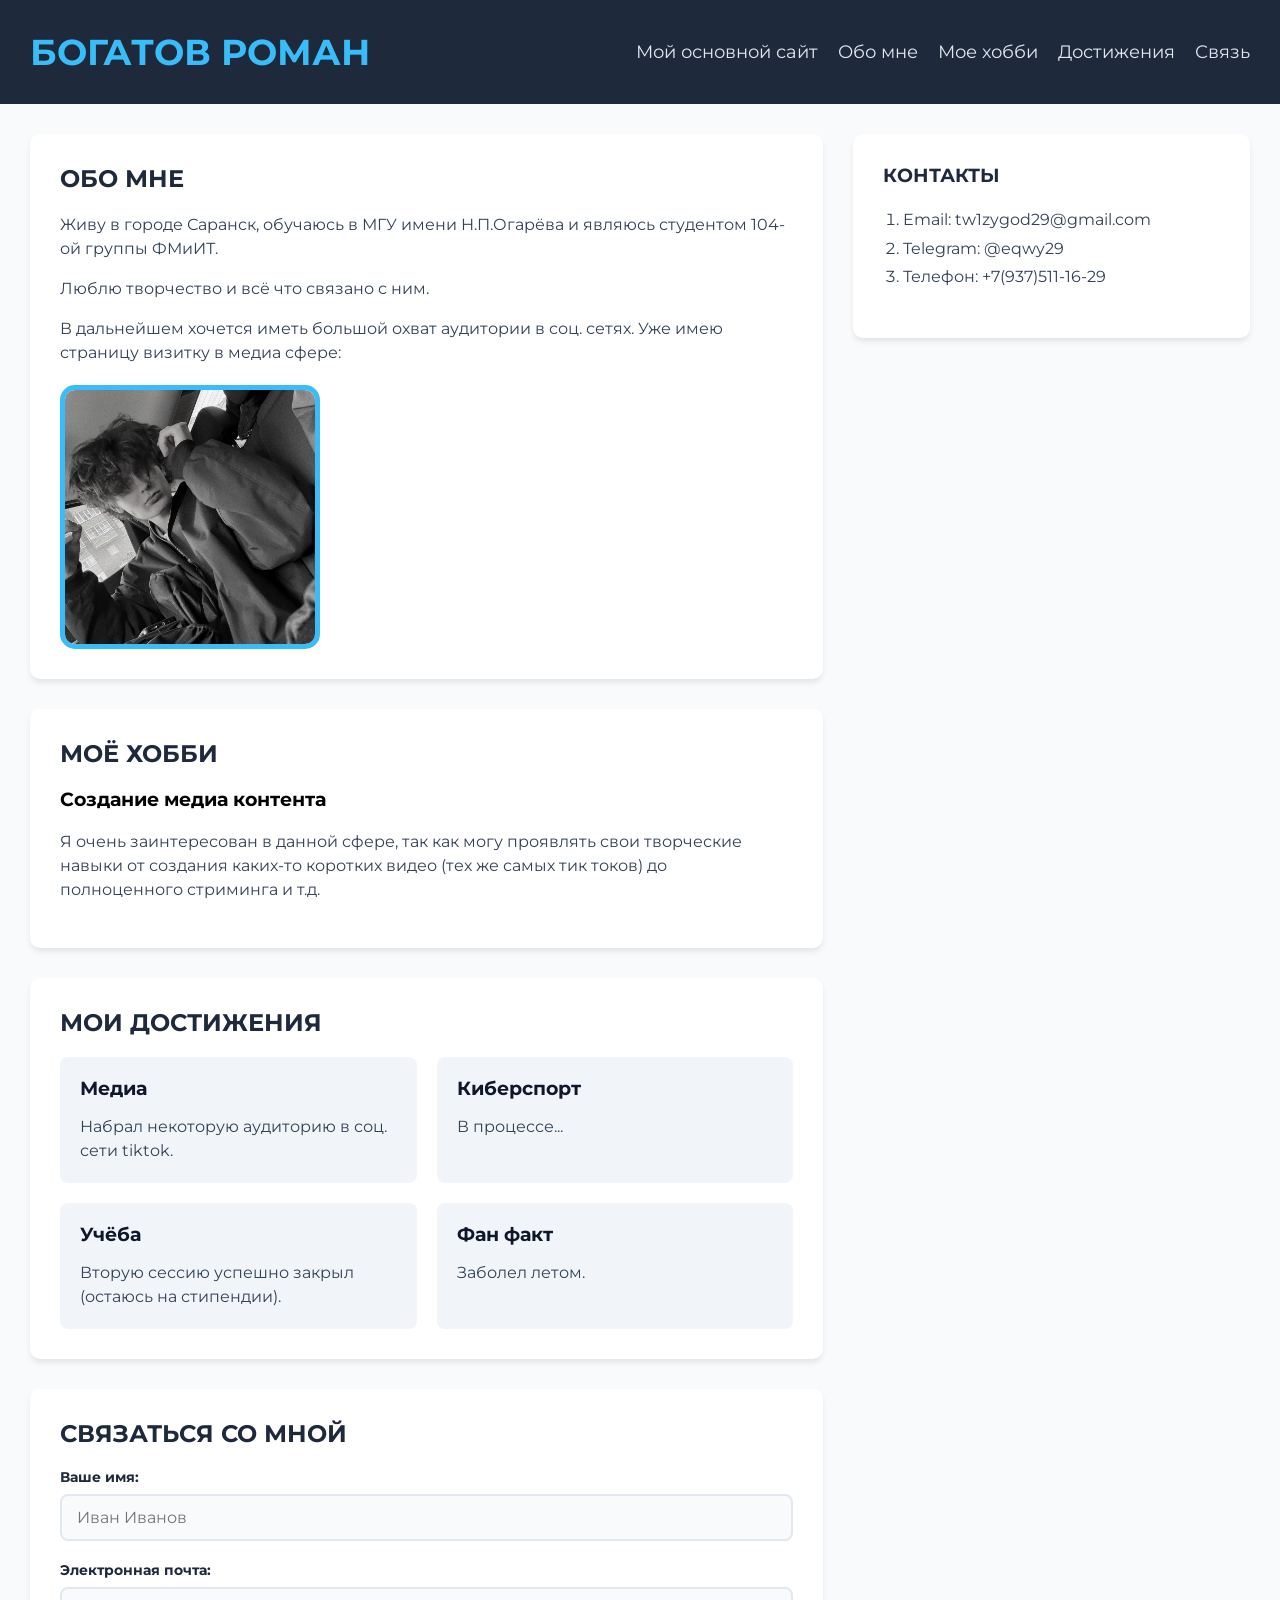
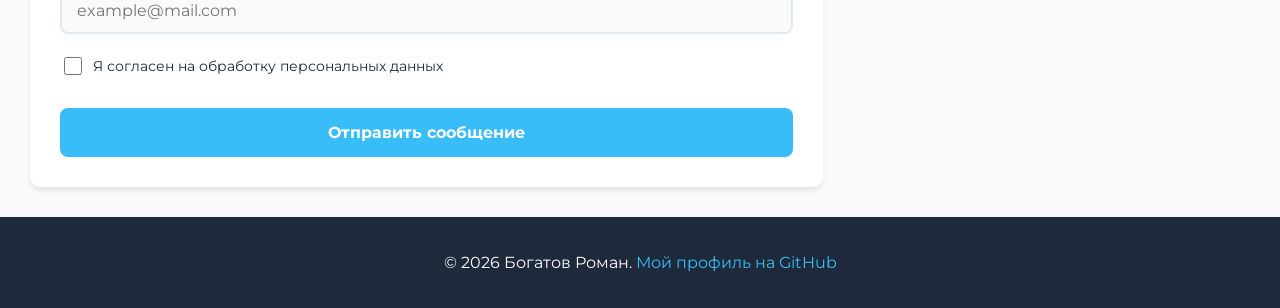
==== MyPortfolio_Day5/index.html @ 3c04f1eb "Выполнено задание по разработке веб-форм и применению UI-анимаций" ====
<!DOCTYPE html>
<html lang="ru">
<head>
    <meta charset="UTF-8">
    <meta name="viewport" content="width=device-width, initial-scale=1.0">
    <meta name="description" content="Личная страница-визитка web-разработчика">
    <title>Богатов Роман</title>
    <link href="https://fonts.googleapis.com/css2?family=Montserrat:wght@400;700&display=swap" rel="stylesheet">
    <link rel="stylesheet" href="style.css">
</head>
<body>
    <header class="page-header">
        <h1 class="main-title">БОГАТОВ РОМАН</h1>
        <nav class="main-nav">
            <ul class="nav-list">
                <li><a href="https://tw1zygod.netlify.app/" class="nav-link">Мой основной сайт</a></li>
                <li><a href="#about" class="nav-link">Обо мне</a></li>
                <li><a href="#hobby" class="nav-link">Мое хобби</a></li>
                <li><a href="#projects" class="nav-link">Достижения</a></li>
                <li><a href="#feedback" class="nav-link">Связь</a></li>
            </ul>
        </nav>
    </header>

    <div class="page-wrapper">
        <main class="main-content">
            <section id="about" class="content-section about-section">
                <h2 class="section-title">ОБО МНЕ</h2>
                <p class="section-text">Живу в городе Саранск, обучаюсь в МГУ имени Н.П.Огарёва и являюсь студентом 104-ой группы ФМиИТ.</p>
                <p class="section-text">Люблю творчество и всё что связано с ним.</p>
                <p class="section-text">В дальнейшем хочется иметь большой охват аудитории в соц. сетях. Уже имею страницу визитку в медиа сфере: </p>
                <img src="1.jpg" alt="Это я =D" class="profile-photo">
            </section>

            <section id="hobby" class="content-section hobby-section">
                <h2 class="section-title">МОЁ ХОББИ</h2>
                <article class="hobby-card">
                    <h3 class="card-title">Создание медиа контента</h3>
                    <p class="section-text">Я очень заинтересован в данной сфере, так как могу проявлять свои творческие навыки от создания каких-то коротких видео (тех же самых тик токов) до полноценного стриминга и т.д.</p>
                </article>
            </section>

            <section id="projects" class="content-section projects-section">
                <h2 class="section-title">МОИ ДОСТИЖЕНИЯ</h2>
                <div class="cards-grid">
                    <article class="project-card">
                        <h3 class="card-title">Медиа</h3>
                        <p class="section-text">Набрал некоторую аудиторию в соц. сети tiktok.</p>
                    </article>
                    <article class="project-card">
                        <h3 class="card-title">Киберспорт</h3>
                        <p class="section-text">В процессе...</p>
                    </article>
                    <article class="project-card">
                        <h3 class="card-title">Учёба</h3>
                        <p class="section-text">Вторую сессию успешно закрыл (остаюсь на стипендии).</p>
                    </article>
                    <article class="project-card">
                        <h3 class="card-title">Фан факт</h3>
                        <p class="section-text">Заболел летом.</p>
                    </article>
                </div>
            </section>

            <section id="feedback" class="content-section form-section">
                <h2 class="section-title">СВЯЗАТЬСЯ СО МНОЙ</h2>
                <form action="#" method="POST" class="feedback-form">
                    <div class="form-group">
                        <label for="user_name" class="form-label">Ваше имя:</label>
                        <input type="text" id="user_name" name="username" class="form-input" placeholder="Иван Иванов" required>
                    </div>
                    
                    <div class="form-group">
                        <label for="user_email" class="form-label">Электронная почта:</label>
                        <input type="email" id="user_email" name="email" class="form-input" placeholder="example@mail.com" required>
                    </div>

                    <div class="form-group checkbox-group">
                        <input type="checkbox" id="user_agreement" name="agreement" class="form-checkbox" required>
                        <label for="user_agreement" class="form-label checkbox-label">Я согласен на обработку персональных данных</label>
                    </div>

                    <button type="submit" class="submit-btn">Отправить сообщение</button>
                </form>
            </section>
        </main>

        <aside id="contacts" class="content-section contacts-section">
            <h3 class="section-title">КОНТАКТЫ</h3>
            <ol class="contacts-list">
                <li class="contact-item">Email: tw1zygod29@gmail.com</li>
                <li class="contact-item">Telegram: @eqwy29</li>
                <li class="contact-item">Телефон: +7(937)511-16-29</li>
            </ol>
        </aside>
    </div>

    <footer class="page-footer">
        <p class="footer-text">&copy; 2026 Богатов Роман. <a href="https://github.com/tw1zygod" target="_blank" class="footer-link">Мой профиль на GitHub</a></p>
    </footer>
</body>
</html>
---- MyPortfolio_Day5/style.css ----
body {
    font-family: 'Montserrat', sans-serif;
    margin: 0px; 
    background-color: #f8fafc;
}

.page-header {
    background-color: #1e293b;
    color: #ffffff;
    padding: 30px;
    display: flex;
    justify-content: space-between;
    align-items: center;
}

.main-title {
    color: #38bdf8;
    font-size: 36px;
    margin: 0px; 
}

.nav-list {
    padding: 0px;
    margin: 0px;
    list-style: none;
    display: flex;
    gap: 20px;
}

.nav-link {
    color: #e2e8f0;
    text-decoration: none;
    font-size: 18px;
    transition: color 0.3s ease;
}

.nav-link:hover {
    color: #38bdf8;
}

.page-wrapper {
    display: grid;
    grid-template-columns: 2fr 1fr;
    gap: 30px;
    padding: 30px;
    align-items: start;
    max-width: 1400px;
    margin: 0 auto;
}

.content-section {
    padding: 30px;
    background-color: #ffffff;
    border-radius: 10px;
    box-shadow: 0 4px 6px -1px rgb(0 0 0 / 0.1);
    margin-bottom: 30px;
}

.content-section:last-child {
    margin-bottom: 0;
}

.section-title {
    color: #1e293b;
    margin-top: 0px;
}

.section-text {
    color: #334155;
    line-height: 1.5;
}

.profile-photo {
    width: 100%;
    max-width: 250px;
    border: 5px solid #38bdf8;
    border-radius: 15px;
    display: block;
    margin-top: 20px;
}

.cards-grid {
    display: grid;
    grid-template-columns: 1fr 1fr;
    gap: 20px;
    margin-top: 20px;
}

.project-card {
    background-color: #f1f5f9;
    padding: 20px;
    border-radius: 8px;
    display: flex;
    flex-direction: column;
    gap: 15px;
    transition: transform 0.3s ease, box-shadow 0.3s ease;
}

.project-card:hover {
    transform: translateY(-5px);
    box-shadow: 0 10px 15px -3px rgb(0 0 0 / 0.1);
}

.project-card .card-title,
.project-card .section-text {
    margin: 0; 
}

.project-card .card-title {
    color: #0f172a;
}

.feedback-form {
    display: flex;
    flex-direction: column;
    gap: 20px;
    margin-top: 20px;
}

.form-group {
    display: flex;
    flex-direction: column;
    gap: 8px;
}

.form-label {
    font-size: 14px;
    font-weight: 700;
    color: #1e293b;
}

.form-input {
    padding: 12px 15px;
    border: 2px solid #e2e8f0;
    border-radius: 8px;
    background-color: #f8fafc;
    font-family: inherit;
    font-size: 16px;
    color: #0f172a;
    transition: border-color 0.3s ease, box-shadow 0.3s ease;
}

.form-input:focus {
    outline: none;
    border-color: #38bdf8;
    box-shadow: 0 0 0 3px rgba(56, 189, 248, 0.2);
}

.checkbox-group {
    flex-direction: row;
    align-items: center;
}

.form-checkbox {
    width: 18px;
    height: 18px;
    cursor: pointer;
}

.checkbox-label {
    font-weight: 400;
    cursor: pointer;
}

.submit-btn {
    background-color: #38bdf8;
    color: #ffffff;
    padding: 15px;
    border: none;
    border-radius: 8px;
    font-size: 16px;
    font-weight: 700;
    font-family: inherit;
    cursor: pointer;
    margin-top: 10px;
    transition: background-color 0.3s ease;
}

.submit-btn:hover {
    background-color: #0284c7;
}

.contacts-list {
    padding-left: 20px;
    line-height: 1.8;
    color: #334155;
}

.page-footer {
    background-color: #1e293b;
    color: #ffffff;
    padding: 20px;
    text-align: center;
}

.footer-link {
    color: #38bdf8;
    text-decoration: none;
}

@media (max-width: 768px) {
    .page-header {
        flex-direction: column;
        gap: 15px;
        text-align: center;
    }
    
    .nav-list {
        flex-wrap: wrap;
        justify-content: center;
    }

    .page-wrapper {
        grid-template-columns: 1fr;
    }
}

@media (max-width: 480px) {
    .nav-list {
        flex-direction: column;
        align-items: center;
    }

    .cards-grid {
        grid-template-columns: 1fr;
    }
    
    .page-wrapper, .content-section {
        padding: 15px;
    }
}
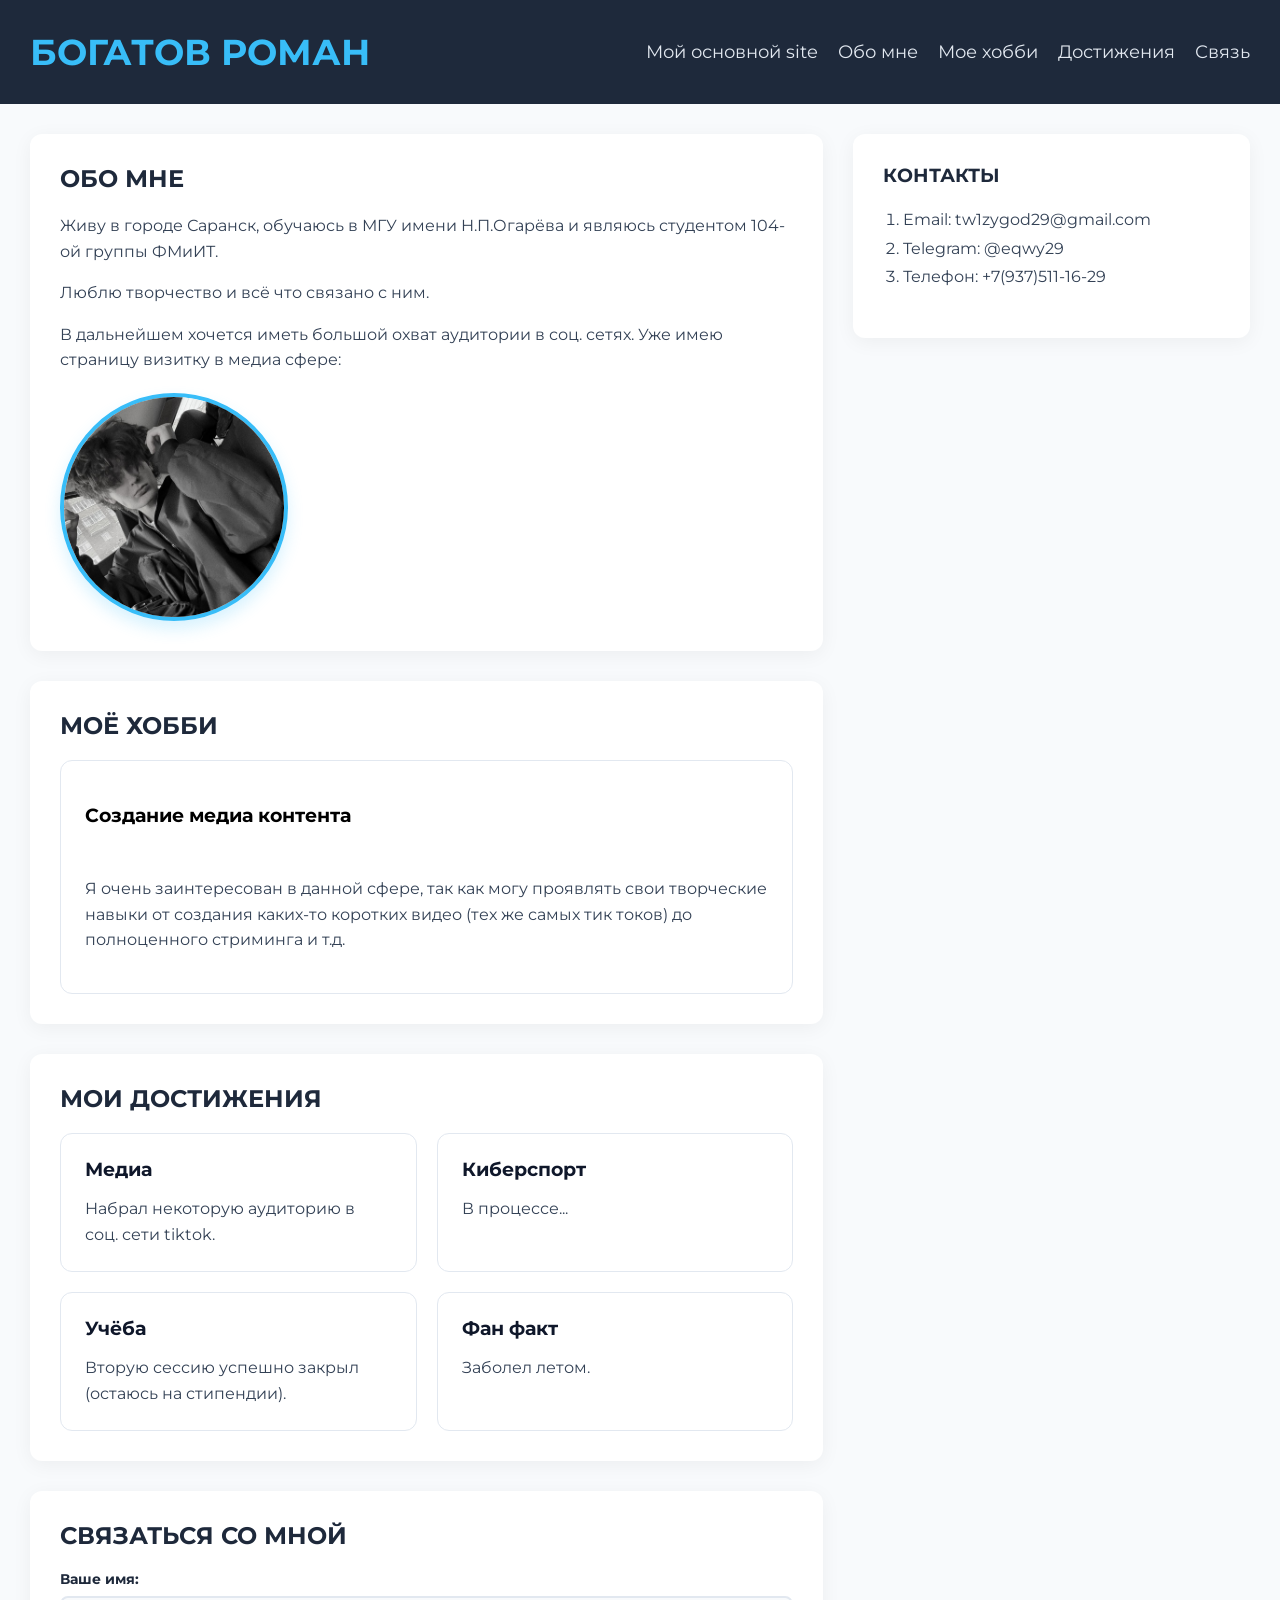
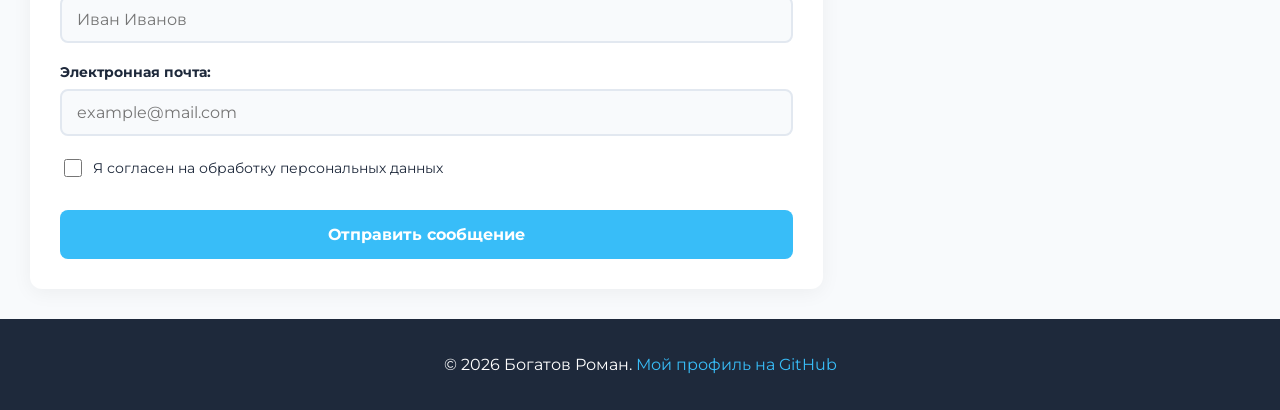
==== commit 1a094a1d: "Выполнена лаба 8" ====
--- a/MyPortfolio_Day5/index.html
+++ b/MyPortfolio_Day5/index.html
@@ -13,7 +13,7 @@
         <h1 class="main-title">БОГАТОВ РОМАН</h1>
         <nav class="main-nav">
             <ul class="nav-list">
-                <li><a href="https://tw1zygod.netlify.app/" class="nav-link">Мой основной сайт</a></li>
+                <li><a href="https://tw1zygod.netlify.app/" class="nav-link">Мой основной site</a></li>
                 <li><a href="#about" class="nav-link">Обо мне</a></li>
                 <li><a href="#hobby" class="nav-link">Мое хобби</a></li>
                 <li><a href="#projects" class="nav-link">Достижения</a></li>
@@ -42,24 +42,7 @@
 
             <section id="projects" class="content-section projects-section">
                 <h2 class="section-title">МОИ ДОСТИЖЕНИЯ</h2>
-                <div class="cards-grid">
-                    <article class="project-card">
-                        <h3 class="card-title">Медиа</h3>
-                        <p class="section-text">Набрал некоторую аудиторию в соц. сети tiktok.</p>
-                    </article>
-                    <article class="project-card">
-                        <h3 class="card-title">Киберспорт</h3>
-                        <p class="section-text">В процессе...</p>
-                    </article>
-                    <article class="project-card">
-                        <h3 class="card-title">Учёба</h3>
-                        <p class="section-text">Вторую сессию успешно закрыл (остаюсь на стипендии).</p>
-                    </article>
-                    <article class="project-card">
-                        <h3 class="card-title">Фан факт</h3>
-                        <p class="section-text">Заболел летом.</p>
-                    </article>
-                </div>
+                <div class="cards-grid"></div>
             </section>
 
             <section id="feedback" class="content-section form-section">
@@ -98,5 +81,7 @@
     <footer class="page-footer">
         <p class="footer-text">&copy; 2026 Богатов Роман. <a href="https://github.com/tw1zygod" target="_blank" class="footer-link">Мой профиль на GitHub</a></p>
     </footer>
+
+    <script src="script.js" defer></script>
 </body>
 </html>
--- a/MyPortfolio_Day5/style.css
+++ b/MyPortfolio_Day5/style.css
@@ -1,3 +1,7 @@
+html {
+    scroll-behavior: smooth;
+}
+
 body {
     font-family: 'Montserrat', sans-serif;
     margin: 0px; 
@@ -51,8 +55,8 @@
 .content-section {
     padding: 30px;
     background-color: #ffffff;
-    border-radius: 10px;
-    box-shadow: 0 4px 6px -1px rgb(0 0 0 / 0.1);
+    border-radius: 12px;
+    box-shadow: 0 4px 20px rgba(0, 0, 0, 0.05);
     margin-bottom: 30px;
 }
 
@@ -67,16 +71,25 @@
 
 .section-text {
     color: #334155;
-    line-height: 1.5;
+    line-height: 1.6;
 }
 
 .profile-photo {
     width: 100%;
-    max-width: 250px;
-    border: 5px solid #38bdf8;
-    border-radius: 15px;
+    max-width: 220px;
+    height: 220px;
+    object-fit: cover;
+    border: 4px solid #38bdf8;
+    border-radius: 50%;
     display: block;
     margin-top: 20px;
+    box-shadow: 0 8px 16px rgba(56, 189, 248, 0.2);
+    transition: transform 0.3s ease, box-shadow 0.3s ease;
+}
+
+.profile-photo:hover {
+    transform: scale(1.05);
+    box-shadow: 0 12px 20px rgba(56, 189, 248, 0.4);
 }
 
 .cards-grid {
@@ -86,19 +99,20 @@
     margin-top: 20px;
 }
 
-.project-card {
-    background-color: #f1f5f9;
-    padding: 20px;
-    border-radius: 8px;
+.project-card, .hobby-card {
+    background-color: #ffffff;
+    border: 1px solid #e2e8f0;
+    padding: 24px;
+    border-radius: 12px;
     display: flex;
     flex-direction: column;
     gap: 15px;
     transition: transform 0.3s ease, box-shadow 0.3s ease;
 }
 
-.project-card:hover {
-    transform: translateY(-5px);
-    box-shadow: 0 10px 15px -3px rgb(0 0 0 / 0.1);
+.project-card:hover, .hobby-card:hover {
+    transform: translateY(-8px);
+    box-shadow: 0 12px 20px rgba(0, 0, 0, 0.08);
 }
 
 .project-card .card-title,
@@ -173,11 +187,16 @@
     font-family: inherit;
     cursor: pointer;
     margin-top: 10px;
-    transition: background-color 0.3s ease;
+    transition: background-color 0.3s ease, transform 0.1s ease;
 }
 
 .submit-btn:hover {
     background-color: #0284c7;
+    transform: translateY(-2px);
+}
+
+.submit-btn:active {
+    transform: scale(0.98);
 }
 
 .contacts-list {
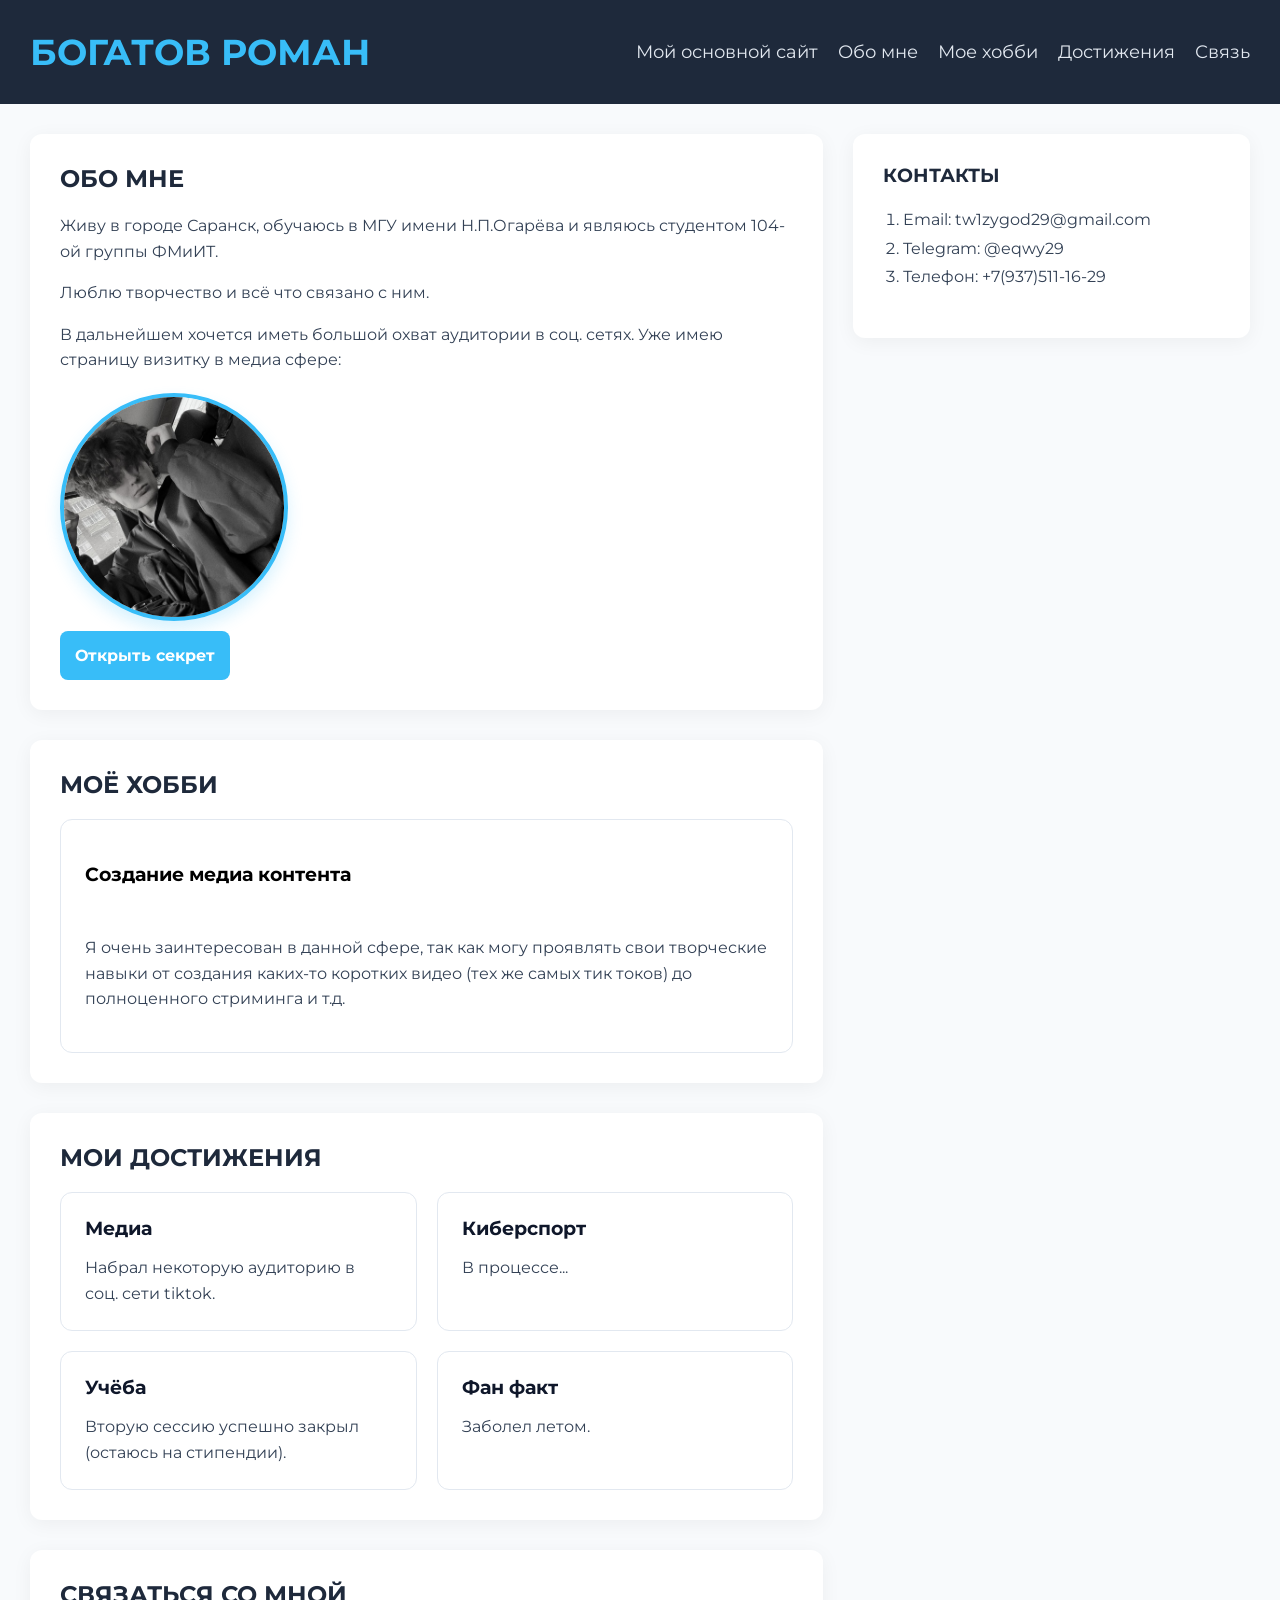
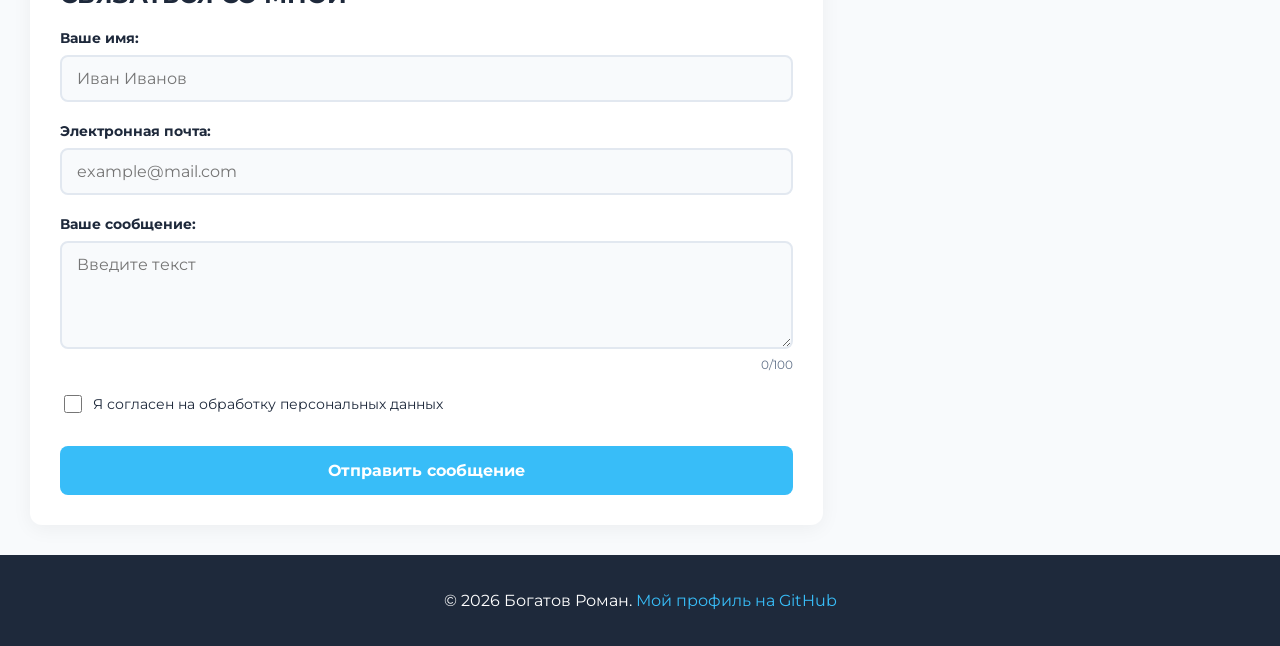
==== commit 3c620722: "Merge 040d348eabf3f24d2157d298d34cfa578e8a65bb into 0212cec8ec0d6dc130daf5e428ca9c9808c85a9b" ====
--- a/MyPortfolio_Day5/index.html
+++ b/MyPortfolio_Day5/index.html
@@ -13,7 +13,7 @@
         <h1 class="main-title">БОГАТОВ РОМАН</h1>
         <nav class="main-nav">
             <ul class="nav-list">
-                <li><a href="https://tw1zygod.netlify.app/" class="nav-link">Мой основной site</a></li>
+                <li><a href="https://tw1zygod.netlify.app/" class="nav-link">Мой основной сайт</a></li>
                 <li><a href="#about" class="nav-link">Обо мне</a></li>
                 <li><a href="#hobby" class="nav-link">Мое хобби</a></li>
                 <li><a href="#projects" class="nav-link">Достижения</a></li>
@@ -30,6 +30,7 @@
                 <p class="section-text">Люблю творчество и всё что связано с ним.</p>
                 <p class="section-text">В дальнейшем хочется иметь большой охват аудитории в соц. сетях. Уже имею страницу визитку в медиа сфере: </p>
                 <img src="1.jpg" alt="Это я =D" class="profile-photo">
+                <button class="btn-open submit-btn">Открыть секрет</button>
             </section>
 
             <section id="hobby" class="content-section hobby-section">
@@ -58,6 +59,12 @@
                         <input type="email" id="user_email" name="email" class="form-input" placeholder="example@mail.com" required>
                     </div>
 
+                    <div class="form-group">
+                        <label for="user_message" class="form-label">Ваше сообщение:</label>
+                        <textarea id="user_message" name="message" class="form-input message-input" placeholder="Введите текст" maxlength="100" required></textarea>
+                        <p class="char-counter">0/100</p>
+                    </div>
+
                     <div class="form-group checkbox-group">
                         <input type="checkbox" id="user_agreement" name="agreement" class="form-checkbox" required>
                         <label for="user_agreement" class="form-label checkbox-label">Я согласен на обработку персональных данных</label>
@@ -82,6 +89,14 @@
         <p class="footer-text">&copy; 2026 Богатов Роман. <a href="https://github.com/tw1zygod" target="_blank" class="footer-link">Мой профиль на GitHub</a></p>
     </footer>
 
+    <div class="modal">
+        <div class="modal-content">
+            <h3 class="section-title">Всплывающее окно</h3>
+            <p class="section-text">Здесь находится важная информация или меню.</p>
+            <button class="btn-close submit-btn">Закрыть</button>
+        </div>
+    </div>
+
     <script src="script.js" defer></script>
 </body>
 </html>
--- a/MyPortfolio_Day5/style.css
+++ b/MyPortfolio_Day5/style.css
@@ -152,6 +152,18 @@
     font-size: 16px;
     color: #0f172a;
     transition: border-color 0.3s ease, box-shadow 0.3s ease;
+}
+
+textarea.form-input {
+    resize: vertical;
+    min-height: 80px;
+}
+
+.char-counter {
+    font-size: 12px;
+    color: #64748b;
+    text-align: right;
+    margin: 0;
 }
 
 .form-input:focus {
@@ -217,6 +229,43 @@
     text-decoration: none;
 }
 
+.modal {
+    opacity: 0;
+    pointer-events: none;
+    transition: opacity 0.3s ease;
+    position: fixed;
+    top: 0; 
+    left: 0; 
+    right: 0; 
+    bottom: 0;
+    background-color: rgba(15, 23, 42, 0.7);
+    display: flex;
+    align-items: center;
+    justify-content: center;
+    z-index: 1000;
+}
+
+.modal.active {
+    opacity: 1;
+    pointer-events: auto;
+}
+
+.modal-content {
+    background-color: #ffffff;
+    padding: 40px;
+    border-radius: 12px;
+    max-width: 400px;
+    width: 90%;
+    text-align: center;
+    box-shadow: 0 10px 25px rgba(0, 0, 0, 0.2);
+    transform: translateY(-20px);
+    transition: transform 0.3s ease;
+}
+
+.modal.active .modal-content {
+    transform: translateY(0);
+}
+
 @media (max-width: 768px) {
     .page-header {
         flex-direction: column;
